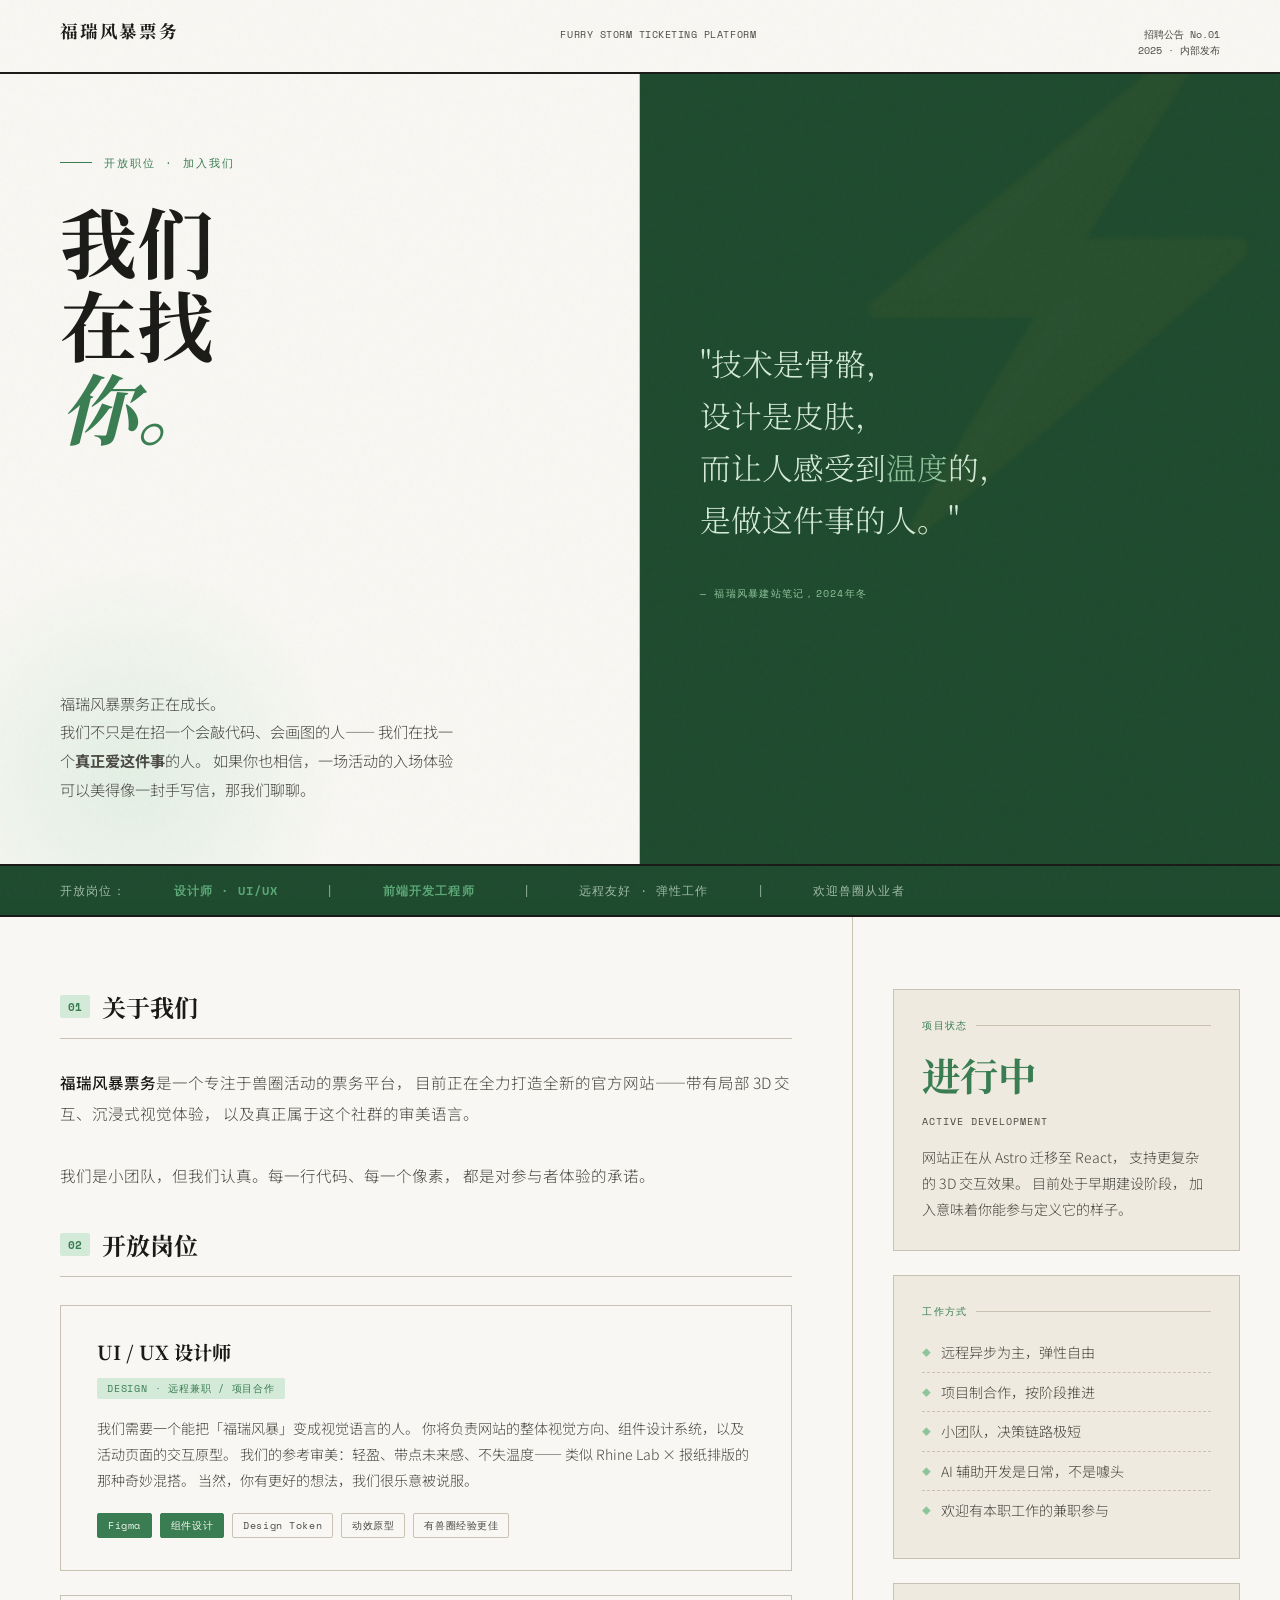
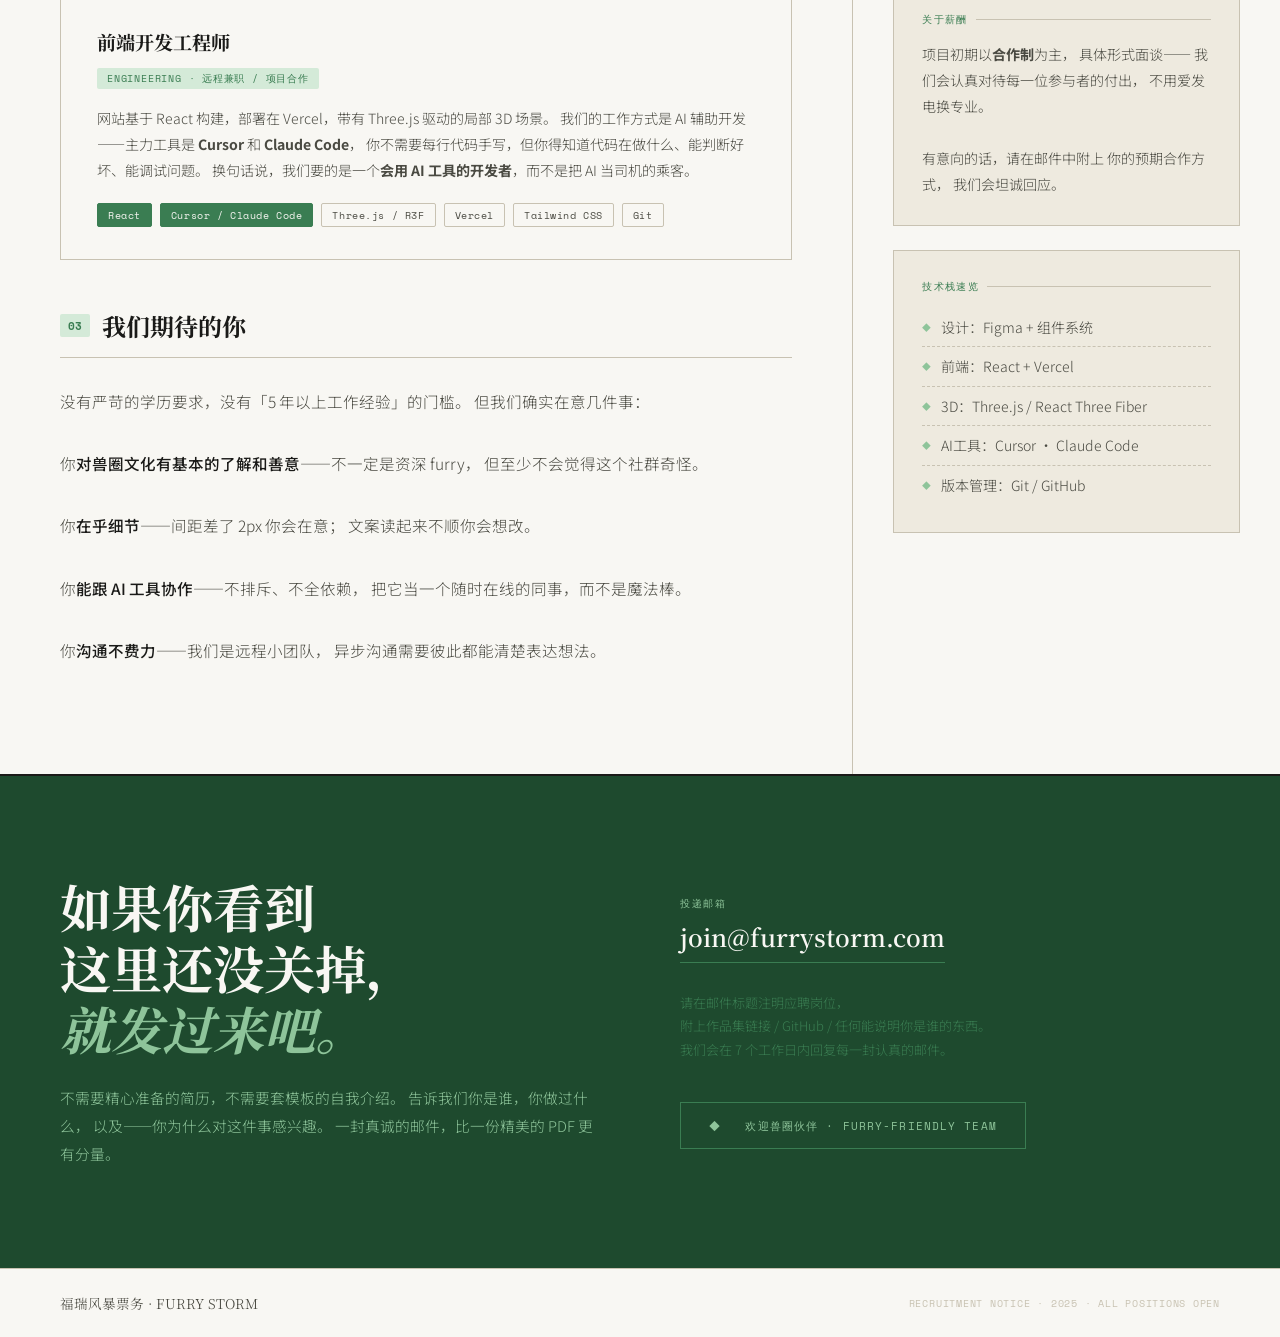
==== index.html @ 6549f130 "拆分 HTML 结构，分离 CSS 至独立文件 - 提取内联样式至 css/styles.css - 消除所有内联 style 属性，替换为 CSS 修饰类 - 整理 HTML 缩进与注释分区 - 添" ====
<!DOCTYPE html>
<html lang="zh-CN">
<head>
  <meta charset="UTF-8">
  <meta name="viewport" content="width=device-width, initial-scale=1.0">
  <title>我们在找你 — 福瑞风暴票务</title>
  <link rel="stylesheet" href="css/styles.css">
</head>
<body>

  <!-- Masthead -->
  <header class="masthead">
    <div class="masthead-logo">福瑞风暴票务</div>
    <div class="masthead-sub">FURRY STORM TICKETING PLATFORM</div>
    <div class="masthead-date">
      招聘公告 No.01<br>
      2025 · 内部发布
    </div>
  </header>

  <!-- Hero -->
  <section class="hero">
    <div class="hero-left">
      <div>
        <div class="hero-eyebrow">开放职位 · 加入我们</div>
        <h1 class="hero-title">
          我们<br>
          在找<br>
          <span class="highlight">你。</span>
        </h1>
      </div>
      <p class="hero-caption">
        福瑞风暴票务正在成长。<br>
        我们不只是在招一个会敲代码、会画图的人——
        我们在找一个<strong>真正爱这件事</strong>的人。
        如果你也相信，一场活动的入场体验
        可以美得像一封手写信，那我们聊聊。
      </p>
    </div>

    <div class="hero-right">
      <blockquote class="hero-quote">
        "技术是骨骼，<br>
        设计是皮肤，<br>
        而让人感受到<em>温度</em>的，<br>
        是做这件事的人。"
      </blockquote>
      <div class="hero-quote-attr">— 福瑞风暴建站笔记，2024年冬</div>
    </div>
  </section>

  <!-- Positions strip -->
  <div class="positions-strip">
    <span>开放岗位：</span>
    <strong>设计师 · UI/UX</strong>
    <span>|</span>
    <strong>前端开发工程师</strong>
    <span>|</span>
    <span>远程友好 · 弹性工作</span>
    <span>|</span>
    <span>欢迎兽圈从业者</span>
  </div>

  <!-- Content -->
  <section class="content">
    <main class="content-main">

      <!-- 关于我们 -->
      <div class="section-heading">
        <span class="num">01</span>
        关于我们
      </div>
      <p class="body-text">
        <strong>福瑞风暴票务</strong>是一个专注于兽圈活动的票务平台，
        目前正在全力打造全新的官方网站——带有局部 3D 交互、沉浸式视觉体验，
        以及真正属于这个社群的审美语言。<br><br>
        我们是小团队，但我们认真。每一行代码、每一个像素，
        都是对参与者体验的承诺。
      </p>

      <!-- 开放岗位 -->
      <div class="section-heading">
        <span class="num">02</span>
        开放岗位
      </div>

      <div class="job-card">
        <div class="job-card-title">UI / UX 设计师</div>
        <div class="job-card-type">DESIGN · 远程兼职 / 项目合作</div>
        <p class="job-card-desc">
          我们需要一个能把「福瑞风暴」变成视觉语言的人。
          你将负责网站的整体视觉方向、组件设计系统，以及活动页面的交互原型。
          我们的参考审美：轻盈、带点未来感、不失温度——
          类似 Rhine Lab × 报纸排版的那种奇妙混搭。
          当然，你有更好的想法，我们很乐意被说服。
        </p>
        <div class="job-card-skills">
          <span class="skill-tag primary">Figma</span>
          <span class="skill-tag primary">组件设计</span>
          <span class="skill-tag">Design Token</span>
          <span class="skill-tag">动效原型</span>
          <span class="skill-tag">有兽圈经验更佳</span>
        </div>
      </div>

      <div class="job-card">
        <div class="job-card-title">前端开发工程师</div>
        <div class="job-card-type">ENGINEERING · 远程兼职 / 项目合作</div>
        <p class="job-card-desc">
          网站基于 React 构建，部署在 Vercel，带有 Three.js 驱动的局部 3D 场景。
          我们的工作方式是 AI 辅助开发——主力工具是 <strong>Cursor</strong> 和 <strong>Claude Code</strong>，
          你不需要每行代码手写，但你得知道代码在做什么、能判断好坏、能调试问题。
          换句话说，我们要的是一个<strong>会用 AI 工具的开发者</strong>，而不是把 AI 当司机的乘客。
        </p>
        <div class="job-card-skills">
          <span class="skill-tag primary">React</span>
          <span class="skill-tag primary">Cursor / Claude Code</span>
          <span class="skill-tag">Three.js / R3F</span>
          <span class="skill-tag">Vercel</span>
          <span class="skill-tag">Tailwind CSS</span>
          <span class="skill-tag">Git</span>
        </div>
      </div>

      <!-- 期待 -->
      <div class="section-heading section-heading--extra-margin">
        <span class="num">03</span>
        我们期待的你
      </div>
      <p class="body-text">
        没有严苛的学历要求，没有「5 年以上工作经验」的门槛。
        但我们确实在意几件事：<br><br>
        你<strong>对兽圈文化有基本的了解和善意</strong>——不一定是资深 furry，
        但至少不会觉得这个社群奇怪。<br><br>
        你<strong>在乎细节</strong>——间距差了 2px 你会在意；
        文案读起来不顺你会想改。<br><br>
        你<strong>能跟 AI 工具协作</strong>——不排斥、不全依赖，
        把它当一个随时在线的同事，而不是魔法棒。<br><br>
        你<strong>沟通不费力</strong>——我们是远程小团队，
        异步沟通需要彼此都能清楚表达想法。
      </p>

    </main>

    <!-- Aside -->
    <aside class="content-aside">

      <div class="aside-card">
        <div class="aside-card-label">项目状态</div>
        <span class="aside-stat">进行中</span>
        <span class="aside-stat-label">ACTIVE DEVELOPMENT</span>
        <p class="aside-card-body aside-card-body--extra-margin">
          网站正在从 Astro 迁移至 React，
          支持更复杂的 3D 交互效果。
          目前处于早期建设阶段，
          加入意味着你能参与定义它的样子。
        </p>
      </div>

      <div class="aside-card">
        <div class="aside-card-label">工作方式</div>
        <ul class="perks-list">
          <li>远程异步为主，弹性自由</li>
          <li>项目制合作，按阶段推进</li>
          <li>小团队，决策链路极短</li>
          <li>AI 辅助开发是日常，不是噱头</li>
          <li>欢迎有本职工作的兼职参与</li>
        </ul>
      </div>

      <div class="aside-card">
        <div class="aside-card-label">关于薪酬</div>
        <p class="aside-card-body">
          项目初期以<strong>合作制</strong>为主，
          具体形式面谈——
          我们会认真对待每一位参与者的付出，
          不用爱发电换专业。<br><br>
          有意向的话，请在邮件中附上
          你的预期合作方式，
          我们会坦诚回应。
        </p>
      </div>

      <div class="aside-card">
        <div class="aside-card-label">技术栈速览</div>
        <ul class="perks-list">
          <li>设计：Figma + 组件系统</li>
          <li>前端：React + Vercel</li>
          <li>3D：Three.js / React Three Fiber</li>
          <li>AI工具：Cursor · Claude Code</li>
          <li>版本管理：Git / GitHub</li>
        </ul>
      </div>

    </aside>
  </section>

  <!-- CTA -->
  <section class="cta-section">
    <div>
      <h2 class="cta-title">
        如果你看到<br>这里还没关掉，<br>
        <span>就发过来吧。</span>
      </h2>
      <p class="cta-body">
        不需要精心准备的简历，不需要套模板的自我介绍。
        告诉我们你是谁，你做过什么，
        以及——你为什么对这件事感兴趣。
        一封真诚的邮件，比一份精美的 PDF 更有分量。
      </p>
    </div>

    <div class="cta-right">
      <div>
        <div class="cta-email-label">投递邮箱</div>
        <a class="cta-email" href="mailto:join@furrystorm.com">join@furrystorm.com</a>
      </div>
      <p class="cta-note">
        请在邮件标题注明应聘岗位，<br>
        附上作品集链接 / GitHub / 任何能说明你是谁的东西。<br>
        我们会在 7 个工作日内回复每一封认真的邮件。
      </p>
      <div class="cta-badge">
        ◆ &nbsp; 欢迎兽圈伙伴 · FURRY-FRIENDLY TEAM
      </div>
    </div>
  </section>

  <!-- Footer -->
  <footer class="footer">
    <div class="footer-brand">福瑞风暴票务 · FURRY STORM</div>
    <div class="footer-copy">RECRUITMENT NOTICE · 2025 · ALL POSITIONS OPEN</div>
  </footer>

</body>
</html>
---- css/styles.css ----
/* ============================================
   福瑞风暴票务 — 招聘页面
   Furry Storm Ticketing — Recruitment Page
   ============================================ */

/* ── Fonts ── */
@import url('https://fonts.googleapis.com/css2?family=Noto+Serif+SC:wght@300;400;600;700&family=Noto+Sans+SC:wght@300;400;500&family=Space+Mono:wght@400;700&display=swap');

/* ── Custom Properties ── */
:root {
  --white: #f8f7f3;
  --paper: #eeeadf;
  --green-light: #d4ead8;
  --green-mid: #8ec49a;
  --green-deep: #3a7d52;
  --green-ink: #1e4a2e;
  --ink: #1a1a18;
  --ink-soft: #4a4a42;
  --rule: #c8c2b2;
  --accent: #5ba876;
}

/* ── Reset ── */
* {
  margin: 0;
  padding: 0;
  box-sizing: border-box;
}

html {
  scroll-behavior: smooth;
}

body {
  background: var(--white);
  color: var(--ink);
  font-family: 'Noto Sans SC', sans-serif;
  font-weight: 300;
  overflow-x: hidden;
}

/* ── Noise texture overlay ── */
body::before {
  content: '';
  position: fixed;
  inset: 0;
  background-image: url("data:image/svg+xml,%3Csvg viewBox='0 0 256 256' xmlns='http://www.w3.org/2000/svg'%3E%3Cfilter id='noise'%3E%3CfeTurbulence type='fractalNoise' baseFrequency='0.9' numOctaves='4' stitchTiles='stitch'/%3E%3C/filter%3E%3Crect width='100%25' height='100%25' filter='url(%23noise)' opacity='0.04'/%3E%3C/svg%3E");
  pointer-events: none;
  z-index: 9999;
  opacity: 0.6;
}

/* ── Masthead ── */
.masthead {
  border-bottom: 2px solid var(--ink);
  padding: 18px 60px 14px;
  display: flex;
  align-items: baseline;
  justify-content: space-between;
  position: sticky;
  top: 0;
  background: var(--white);
  z-index: 100;
}

.masthead-logo {
  font-family: 'Noto Serif SC', serif;
  font-weight: 700;
  font-size: 1.1rem;
  letter-spacing: 0.1em;
  color: var(--ink);
}

.masthead-sub {
  font-family: 'Space Mono', monospace;
  font-size: 0.65rem;
  color: var(--ink-soft);
  letter-spacing: 0.05em;
}

.masthead-date {
  font-family: 'Space Mono', monospace;
  font-size: 0.65rem;
  color: var(--ink-soft);
  text-align: right;
}

/* ── Hero ── */
.hero {
  display: grid;
  grid-template-columns: 1fr 1fr;
  min-height: 88vh;
  border-bottom: 2px solid var(--ink);
}

.hero-left {
  padding: 80px 60px 60px;
  border-right: 1px solid var(--rule);
  display: flex;
  flex-direction: column;
  justify-content: space-between;
  position: relative;
  overflow: hidden;
}

.hero-left::after {
  content: '';
  position: absolute;
  bottom: -120px;
  left: -80px;
  width: 420px;
  height: 420px;
  background: radial-gradient(circle, var(--green-light) 0%, transparent 70%);
  opacity: 0.6;
  z-index: 0;
}

.hero-eyebrow {
  font-family: 'Space Mono', monospace;
  font-size: 0.7rem;
  letter-spacing: 0.18em;
  color: var(--green-deep);
  text-transform: uppercase;
  margin-bottom: 28px;
  display: flex;
  align-items: center;
  gap: 12px;
}

.hero-eyebrow::before {
  content: '';
  display: block;
  width: 32px;
  height: 1px;
  background: var(--green-deep);
}

.hero-title {
  font-family: 'Noto Serif SC', serif;
  font-weight: 700;
  font-size: clamp(3.2rem, 6vw, 6rem);
  line-height: 1.08;
  color: var(--ink);
  position: relative;
  z-index: 1;
}

.hero-title .highlight {
  color: var(--green-deep);
  font-style: italic;
}

.hero-caption {
  font-size: 0.95rem;
  color: var(--ink-soft);
  line-height: 1.9;
  max-width: 400px;
  position: relative;
  z-index: 1;
  margin-top: 40px;
}

.hero-right {
  background: var(--green-ink);
  padding: 80px 60px;
  display: flex;
  flex-direction: column;
  justify-content: center;
  position: relative;
  overflow: hidden;
}

.hero-right::before {
  content: '⚡';
  font-size: 28rem;
  position: absolute;
  top: -60px;
  right: -60px;
  opacity: 0.04;
  line-height: 1;
}

.hero-quote {
  font-family: 'Noto Serif SC', serif;
  font-size: clamp(1.4rem, 2.4vw, 2.1rem);
  font-weight: 300;
  color: var(--green-light);
  line-height: 1.7;
  position: relative;
  z-index: 1;
}

.hero-quote em {
  font-style: normal;
  color: var(--green-mid);
}

.hero-quote-attr {
  margin-top: 40px;
  font-family: 'Space Mono', monospace;
  font-size: 0.65rem;
  color: var(--green-mid);
  letter-spacing: 0.12em;
}

/* ── Positions strip ── */
.positions-strip {
  background: var(--green-ink);
  color: var(--green-light);
  padding: 16px 60px;
  font-family: 'Space Mono', monospace;
  font-size: 0.72rem;
  letter-spacing: 0.1em;
  display: flex;
  gap: 48px;
  border-bottom: 2px solid var(--ink);
  overflow: hidden;
  white-space: nowrap;
}

.positions-strip span {
  opacity: 0.7;
}

.positions-strip strong {
  opacity: 1;
  color: var(--accent);
}

/* ── Content columns ── */
.content {
  display: grid;
  grid-template-columns: 2fr 1fr;
  border-bottom: 2px solid var(--ink);
}

.content-main {
  padding: 72px 60px;
  border-right: 1px solid var(--rule);
}

.content-aside {
  padding: 72px 40px;
}

/* ── Section headings ── */
.section-heading {
  font-family: 'Noto Serif SC', serif;
  font-weight: 700;
  font-size: 1.5rem;
  color: var(--ink);
  margin-bottom: 28px;
  padding-bottom: 14px;
  border-bottom: 1px solid var(--rule);
  display: flex;
  align-items: center;
  gap: 12px;
}

.section-heading .num {
  font-family: 'Space Mono', monospace;
  font-size: 0.7rem;
  color: var(--green-deep);
  background: var(--green-light);
  padding: 3px 8px;
  border-radius: 2px;
}

.section-heading--extra-margin {
  margin-top: 48px;
}

/* ── Body text ── */
.body-text {
  font-size: 0.97rem;
  line-height: 2;
  color: var(--ink-soft);
  margin-bottom: 36px;
}

.body-text strong {
  color: var(--ink);
  font-weight: 500;
}

/* ── Job cards ── */
.job-card {
  border: 1px solid var(--rule);
  padding: 32px 36px;
  margin-bottom: 24px;
  position: relative;
  transition: all 0.25s ease;
  background: var(--white);
  overflow: hidden;
}

.job-card::before {
  content: '';
  position: absolute;
  left: 0;
  top: 0;
  bottom: 0;
  width: 3px;
  background: var(--green-deep);
  transform: scaleY(0);
  transform-origin: bottom;
  transition: transform 0.3s ease;
}

.job-card:hover {
  border-color: var(--green-mid);
  background: var(--paper);
  transform: translateX(4px);
}

.job-card:hover::before {
  transform: scaleY(1);
}

.job-card-title {
  font-family: 'Noto Serif SC', serif;
  font-weight: 700;
  font-size: 1.2rem;
  color: var(--ink);
  margin-bottom: 8px;
}

.job-card-type {
  font-family: 'Space Mono', monospace;
  font-size: 0.62rem;
  color: var(--green-deep);
  background: var(--green-light);
  display: inline-block;
  padding: 3px 10px;
  letter-spacing: 0.08em;
  margin-bottom: 16px;
  border-radius: 2px;
}

.job-card-desc {
  font-size: 0.88rem;
  color: var(--ink-soft);
  line-height: 1.85;
  margin-bottom: 20px;
}

.job-card-skills {
  display: flex;
  flex-wrap: wrap;
  gap: 8px;
}

.skill-tag {
  font-family: 'Space Mono', monospace;
  font-size: 0.6rem;
  color: var(--ink-soft);
  border: 1px solid var(--rule);
  padding: 4px 10px;
  letter-spacing: 0.06em;
  border-radius: 2px;
}

.skill-tag.primary {
  background: var(--green-deep);
  color: var(--white);
  border-color: var(--green-deep);
}

/* ── Aside cards ── */
.aside-card {
  background: var(--paper);
  border: 1px solid var(--rule);
  padding: 28px;
  margin-bottom: 24px;
}

.aside-card-label {
  font-family: 'Space Mono', monospace;
  font-size: 0.62rem;
  color: var(--green-deep);
  letter-spacing: 0.14em;
  text-transform: uppercase;
  margin-bottom: 14px;
  display: flex;
  align-items: center;
  gap: 8px;
}

.aside-card-label::after {
  content: '';
  flex: 1;
  height: 1px;
  background: var(--rule);
}

.aside-card-body {
  font-size: 0.88rem;
  color: var(--ink-soft);
  line-height: 1.85;
}

.aside-card-body--extra-margin {
  margin-top: 14px;
}

.aside-stat {
  font-family: 'Noto Serif SC', serif;
  font-size: 2.4rem;
  font-weight: 700;
  color: var(--green-deep);
  display: block;
  margin-bottom: 4px;
}

.aside-stat-label {
  font-family: 'Space Mono', monospace;
  font-size: 0.62rem;
  color: var(--ink-soft);
  letter-spacing: 0.1em;
}

/* ── Perks list ── */
.perks-list {
  list-style: none;
  margin-top: 12px;
}

.perks-list li {
  font-size: 0.88rem;
  color: var(--ink-soft);
  padding: 8px 0;
  border-bottom: 1px dashed var(--rule);
  display: flex;
  align-items: flex-start;
  gap: 10px;
  line-height: 1.6;
}

.perks-list li:last-child {
  border-bottom: none;
}

.perks-list li::before {
  content: '◆';
  color: var(--green-mid);
  font-size: 0.55rem;
  margin-top: 5px;
  flex-shrink: 0;
}

/* ── CTA Footer ── */
.cta-section {
  background: var(--green-ink);
  padding: 100px 60px;
  display: grid;
  grid-template-columns: 1fr 1fr;
  gap: 80px;
  align-items: center;
}

.cta-title {
  font-family: 'Noto Serif SC', serif;
  font-weight: 700;
  font-size: clamp(2rem, 4vw, 3.5rem);
  color: var(--white);
  line-height: 1.2;
  margin-bottom: 24px;
}

.cta-title span {
  color: var(--green-mid);
  font-style: italic;
}

.cta-body {
  font-size: 0.92rem;
  color: var(--green-mid);
  line-height: 1.9;
}

.cta-right {
  display: flex;
  flex-direction: column;
  gap: 20px;
}

.cta-email-label {
  font-family: 'Space Mono', monospace;
  font-size: 0.65rem;
  color: var(--green-mid);
  letter-spacing: 0.15em;
  text-transform: uppercase;
  margin-bottom: 8px;
}

.cta-email {
  font-family: 'Noto Serif SC', serif;
  font-size: 1.5rem;
  font-weight: 600;
  color: var(--white);
  text-decoration: none;
  padding-bottom: 8px;
  border-bottom: 1px solid var(--green-deep);
  display: inline-block;
  transition: border-color 0.2s;
}

.cta-email:hover {
  border-color: var(--green-mid);
  color: var(--green-light);
}

.cta-note {
  font-size: 0.82rem;
  color: var(--green-deep);
  line-height: 1.8;
  margin-top: 8px;
}

.cta-badge {
  display: inline-flex;
  align-items: center;
  gap: 10px;
  border: 1px solid var(--green-deep);
  padding: 14px 28px;
  font-family: 'Space Mono', monospace;
  font-size: 0.7rem;
  color: var(--green-mid);
  letter-spacing: 0.1em;
  margin-top: 20px;
  width: fit-content;
  transition: all 0.2s;
  cursor: default;
}

.cta-badge:hover {
  background: var(--green-deep);
  color: var(--white);
  border-color: var(--green-deep);
}

/* ── Footer ── */
.footer {
  padding: 24px 60px;
  display: flex;
  justify-content: space-between;
  align-items: center;
  border-top: 1px solid var(--rule);
}

.footer-brand {
  font-family: 'Noto Serif SC', serif;
  font-size: 0.85rem;
  color: var(--ink-soft);
}

.footer-copy {
  font-family: 'Space Mono', monospace;
  font-size: 0.6rem;
  color: var(--rule);
  letter-spacing: 0.08em;
}

/* ── Animations ── */
@keyframes fadeUp {
  from {
    opacity: 0;
    transform: translateY(24px);
  }
  to {
    opacity: 1;
    transform: translateY(0);
  }
}

.hero-eyebrow { animation: fadeUp 0.6s ease both 0.1s; }
.hero-title   { animation: fadeUp 0.6s ease both 0.25s; }
.hero-caption { animation: fadeUp 0.6s ease both 0.4s; }
.hero-quote   { animation: fadeUp 0.7s ease both 0.5s; }

/* ── Responsive ── */
@media (max-width: 900px) {
  .hero,
  .content,
  .cta-section {
    grid-template-columns: 1fr;
  }

  .hero-left,
  .hero-right,
  .content-main,
  .content-aside {
    border-right: none;
    padding: 48px 28px;
  }

  .masthead {
    padding: 14px 28px;
  }

  .cta-section {
    padding: 60px 28px;
    gap: 40px;
  }

  .footer {
    padding: 20px 28px;
    flex-direction: column;
    gap: 8px;
    text-align: center;
  }

  .positions-strip {
    padding: 14px 28px;
  }

  .hero-right::before {
    font-size: 16rem;
  }
}
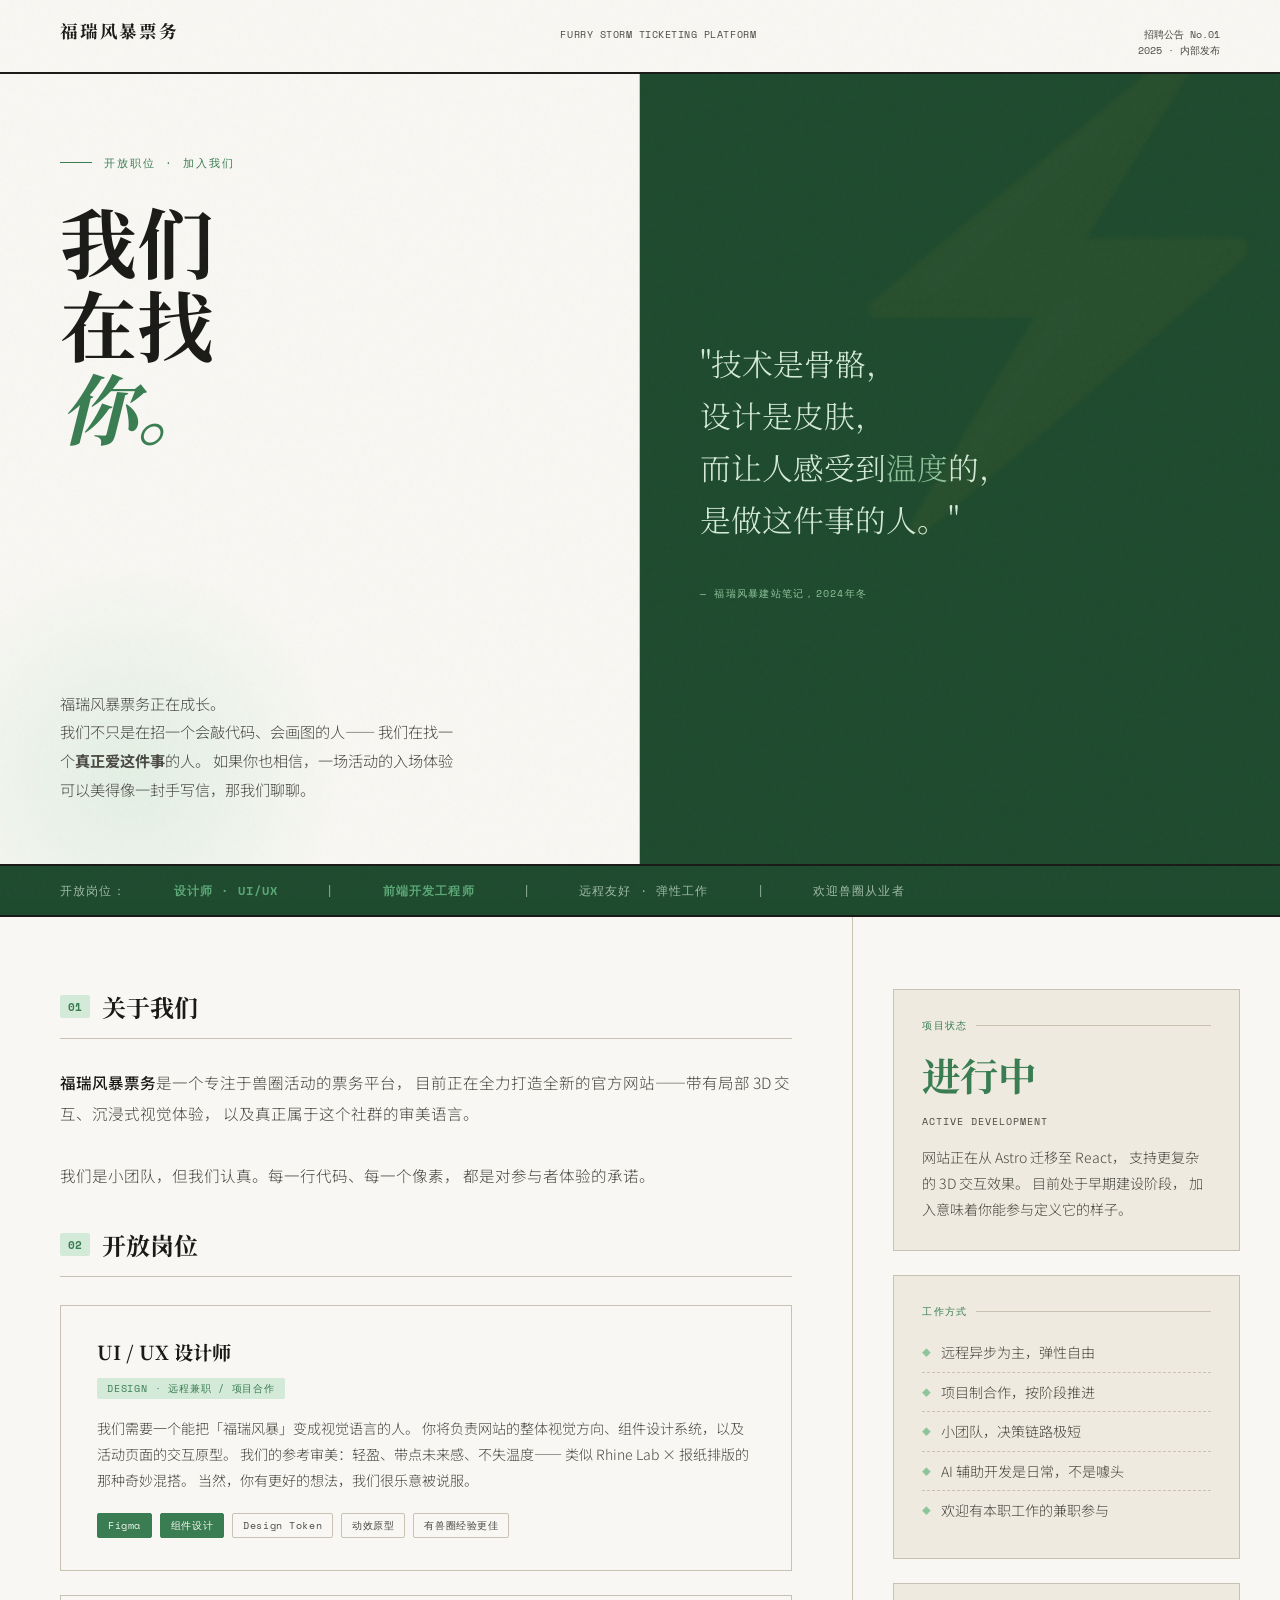
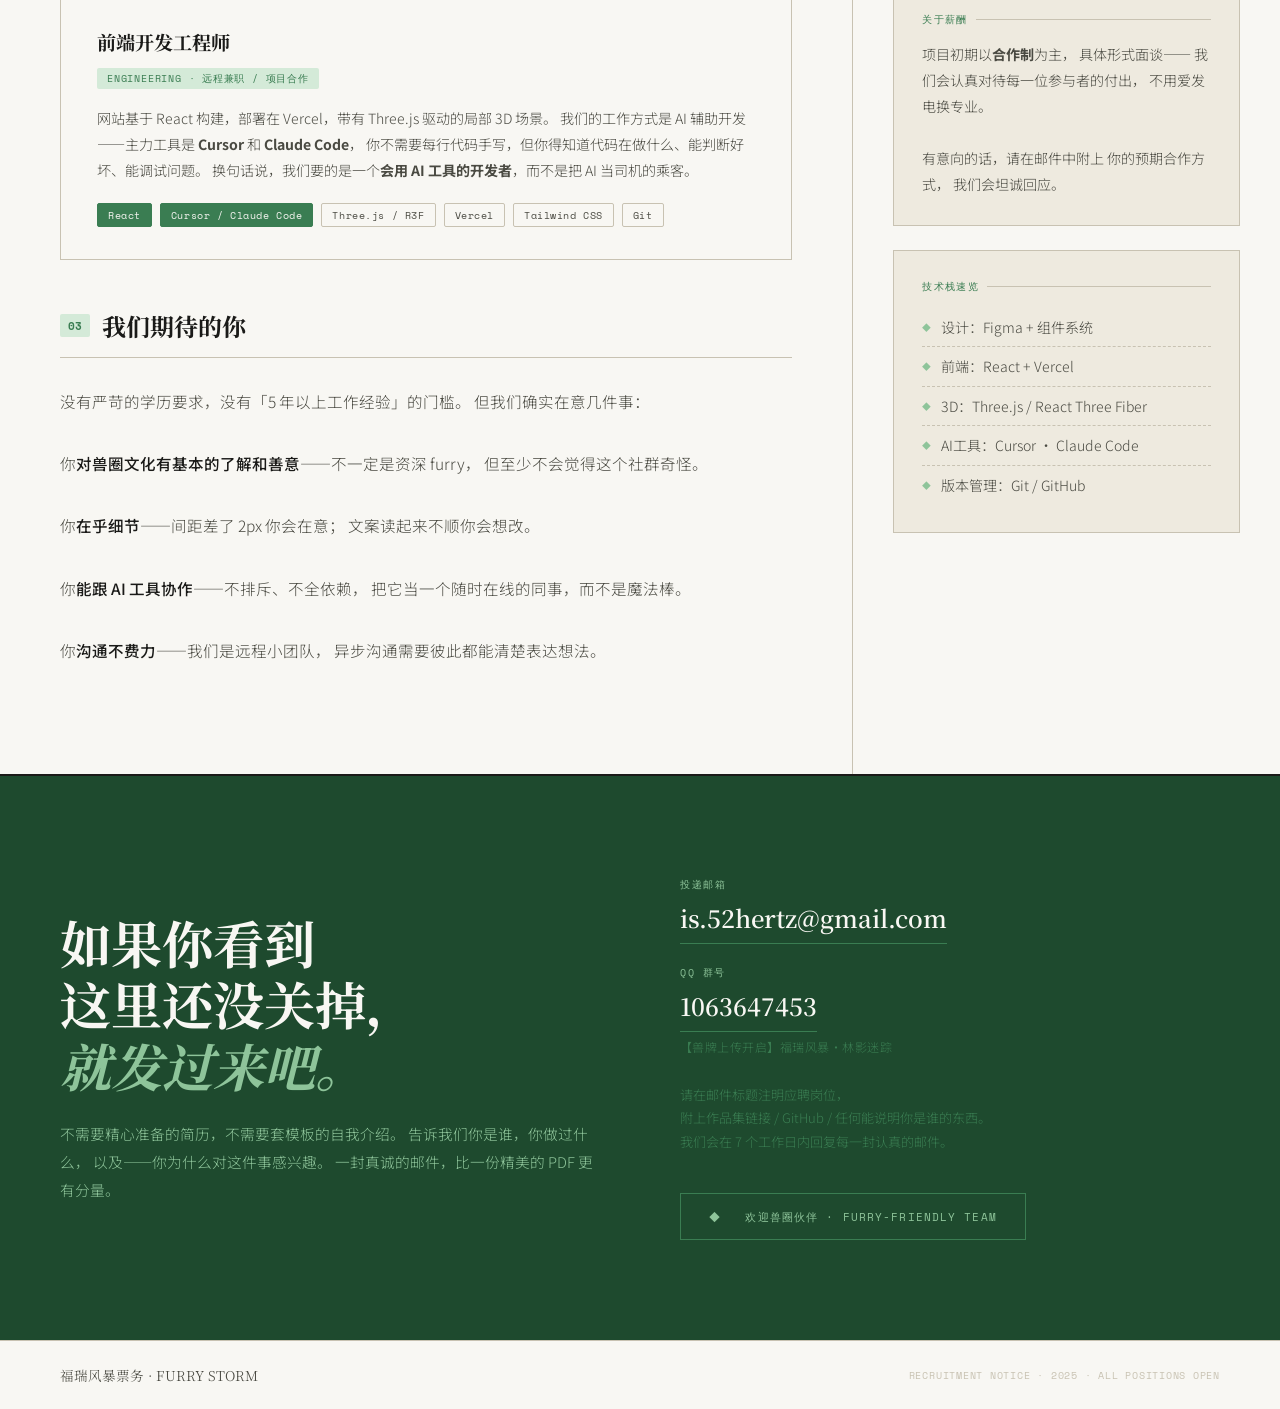
==== commit 7f7d7988: "在 CTA 区域新增 QQ 群号及加群链接 Co-Authored-By: Claude Opus 4.7 <noreply@anthropic.com>" ====
--- a/index.html
+++ b/index.html
@@ -213,7 +213,15 @@
     <div class="cta-right">
       <div>
         <div class="cta-email-label">投递邮箱</div>
-        <a class="cta-email" href="mailto:join@furrystorm.com">join@furrystorm.com</a>
+        <a class="cta-email" href="mailto:is.52hertz@gmail.com">is.52hertz@gmail.com</a>
+      </div>
+
+      <div>
+        <div class="cta-email-label">QQ 群号</div>
+        <a class="cta-email" href="https://qm.qq.com/q/iUh1VbbVFm" target="_blank" rel="noopener">
+          1063647453
+        </a>
+        <span class="cta-qq-group-name">【兽牌上传开启】福瑞风暴·林影迷踪</span>
       </div>
       <p class="cta-note">
         请在邮件标题注明应聘岗位，<br>
--- a/css/styles.css
+++ b/css/styles.css
@@ -510,6 +510,14 @@
   color: var(--green-light);
 }
 
+.cta-qq-group-name {
+  display: block;
+  font-size: 0.75rem;
+  color: var(--green-deep);
+  margin-top: 6px;
+  letter-spacing: 0.04em;
+}
+
 .cta-note {
   font-size: 0.82rem;
   color: var(--green-deep);
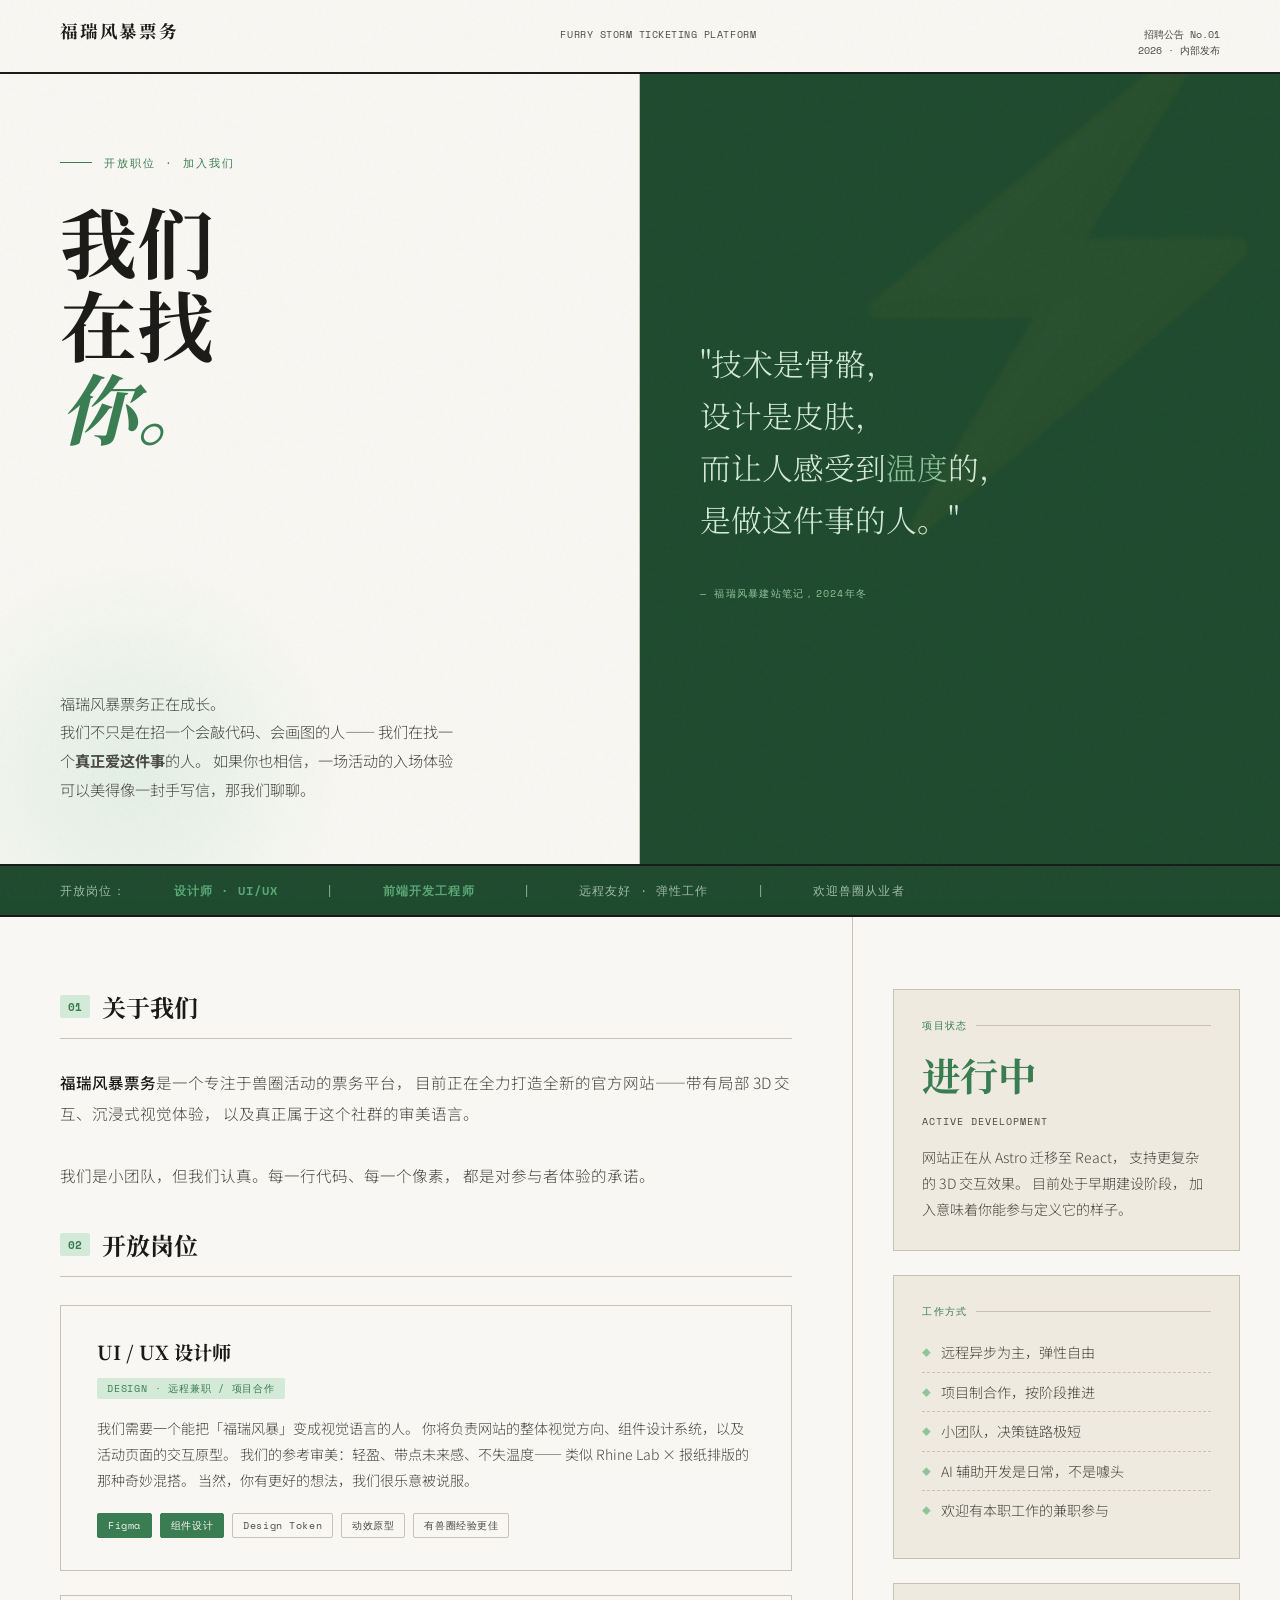
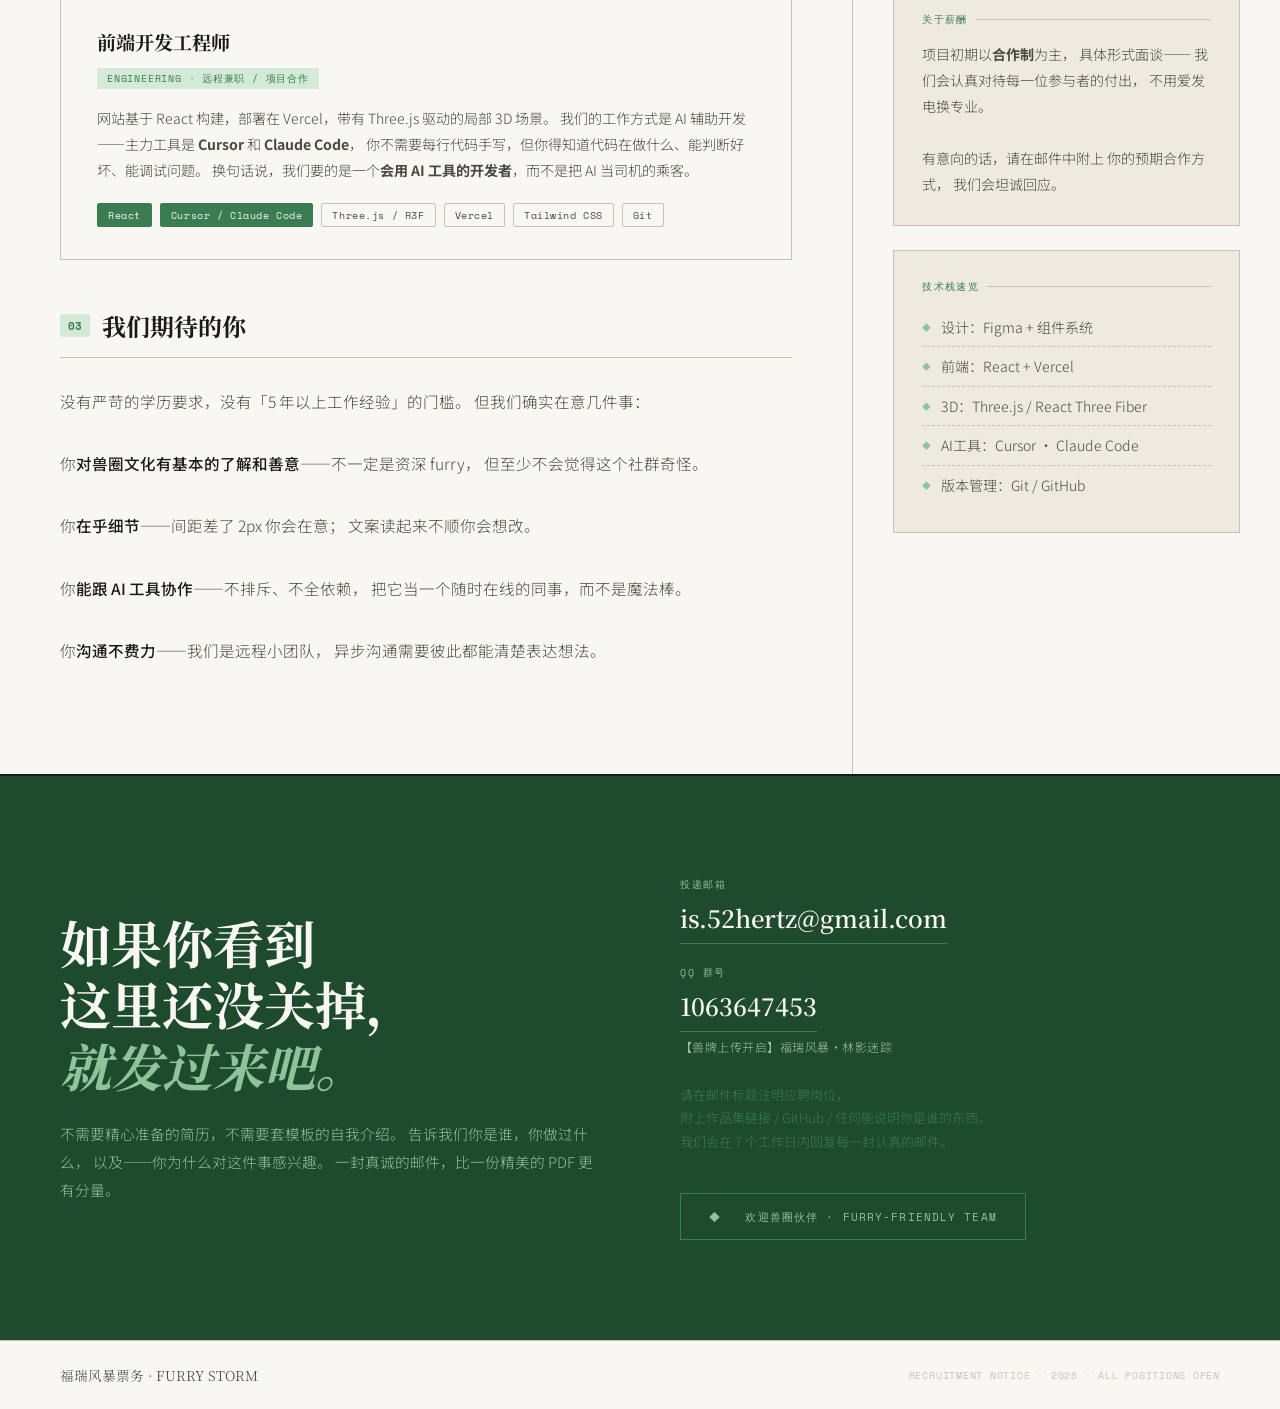
==== commit 054d8935: "将年份从 2025 更新为 2026 Co-Authored-By: Claude Opus 4.7 <noreply@anthropic.com>" ====
--- a/index.html
+++ b/index.html
@@ -14,7 +14,7 @@
     <div class="masthead-sub">FURRY STORM TICKETING PLATFORM</div>
     <div class="masthead-date">
       招聘公告 No.01<br>
-      2025 · 内部发布
+      2026 · 内部发布
     </div>
   </header>
 
@@ -237,7 +237,7 @@
   <!-- Footer -->
   <footer class="footer">
     <div class="footer-brand">福瑞风暴票务 · FURRY STORM</div>
-    <div class="footer-copy">RECRUITMENT NOTICE · 2025 · ALL POSITIONS OPEN</div>
+    <div class="footer-copy">RECRUITMENT NOTICE · 2026 · ALL POSITIONS OPEN</div>
   </footer>
 
 </body>
--- a/css/styles.css
+++ b/css/styles.css
@@ -513,9 +513,10 @@
 .cta-qq-group-name {
   display: block;
   font-size: 0.75rem;
-  color: var(--green-deep);
+  color: var(--green-light);
   margin-top: 6px;
   letter-spacing: 0.04em;
+  opacity: 0.75;
 }
 
 .cta-note {
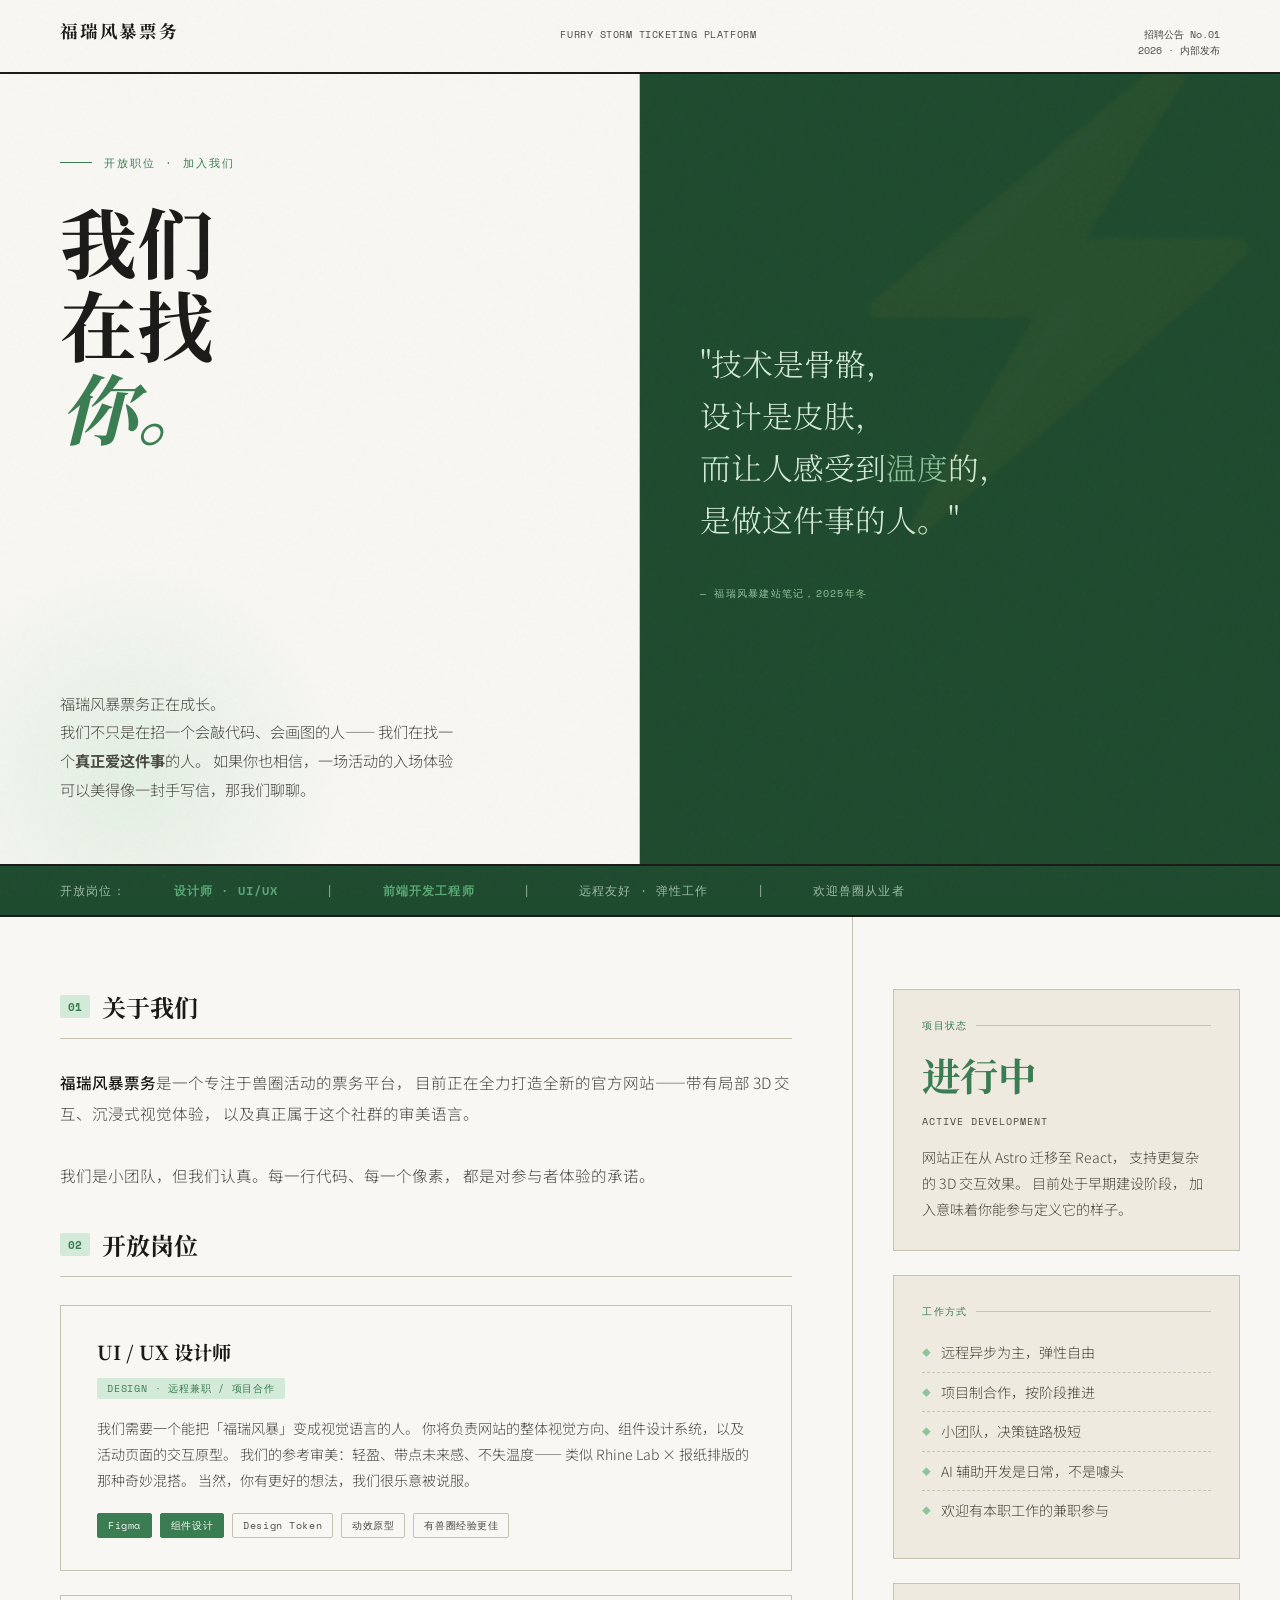
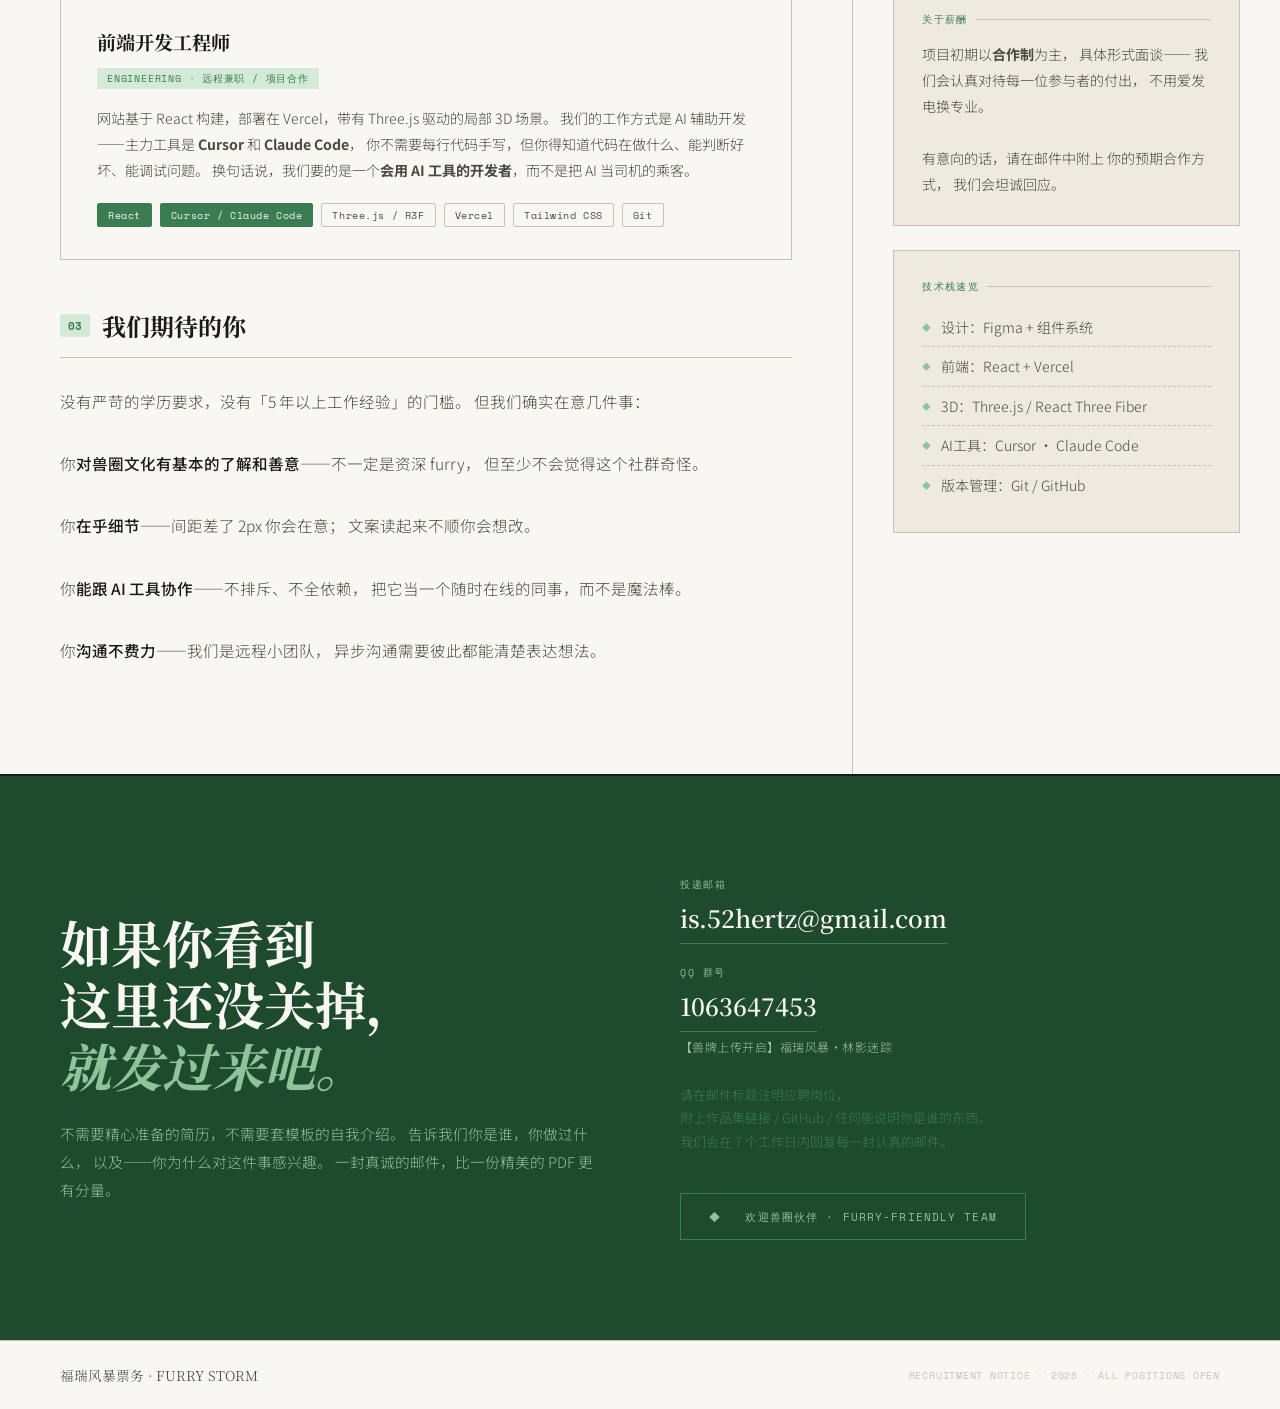
==== commit fc890df9: "修正建站笔记年份为 2025 Co-Authored-By: Claude Opus 4.7 <noreply@anthropic.com>" ====
--- a/index.html
+++ b/index.html
@@ -45,7 +45,7 @@
         而让人感受到<em>温度</em>的，<br>
         是做这件事的人。"
       </blockquote>
-      <div class="hero-quote-attr">— 福瑞风暴建站笔记，2024年冬</div>
+      <div class="hero-quote-attr">— 福瑞风暴建站笔记，2025年冬</div>
     </div>
   </section>
 
